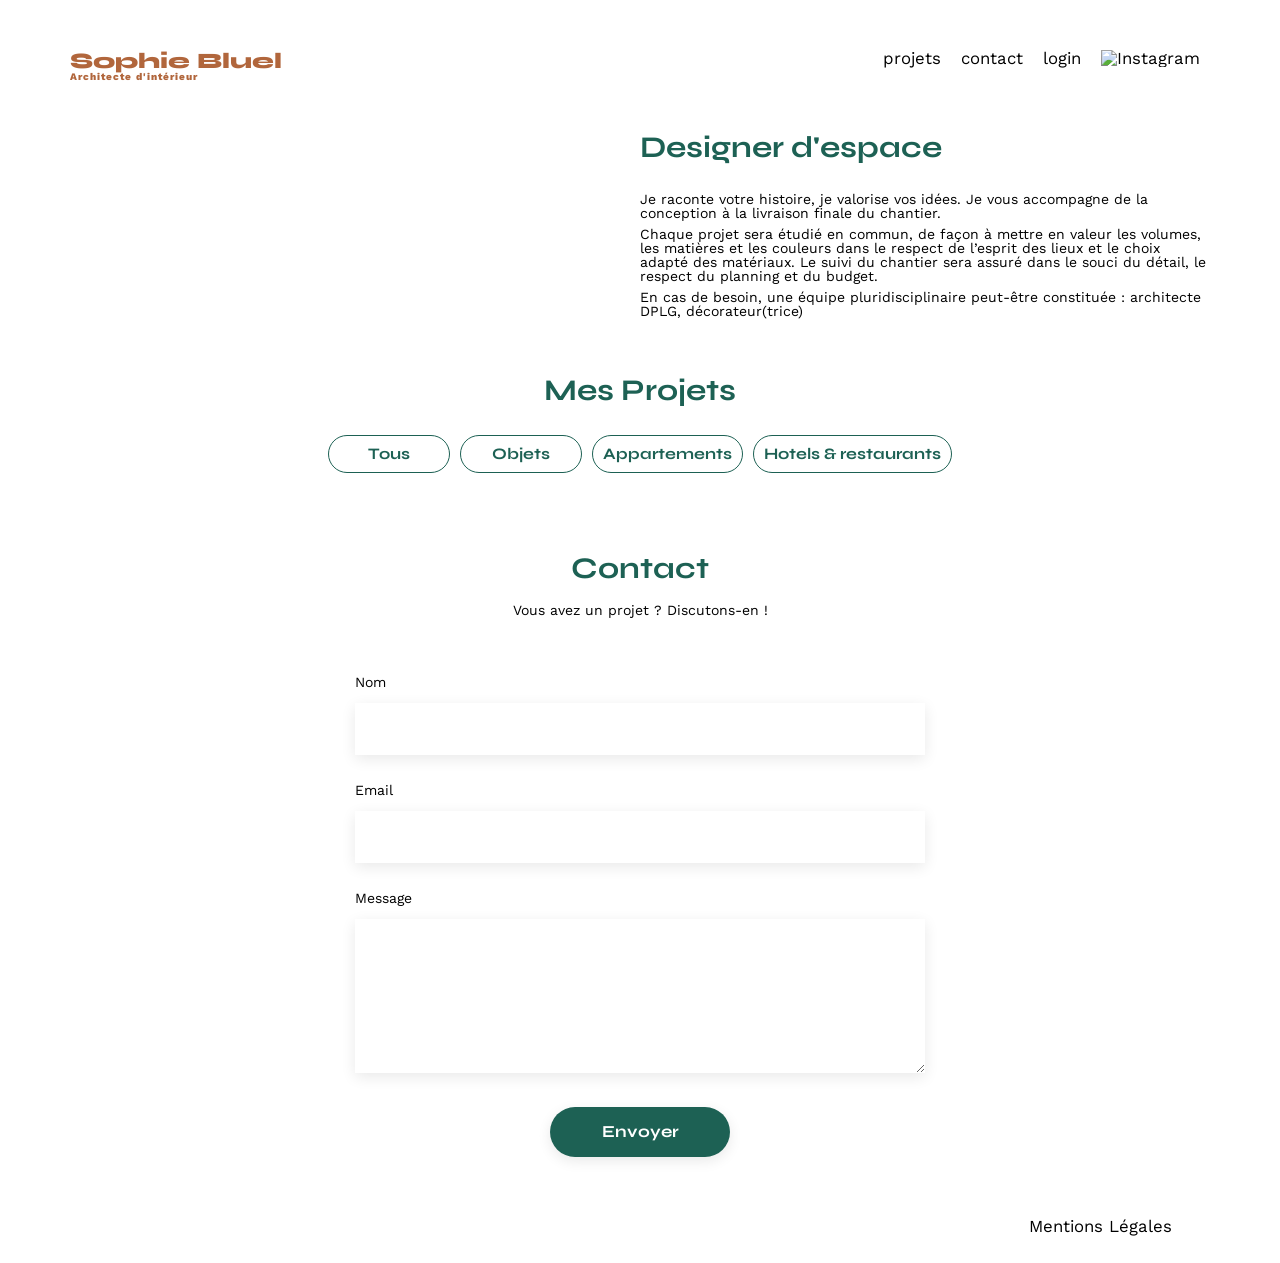
==== FrontEnd/index.html @ 066be12e "- Mise en place du Backend - Ajout des photos et titres depuis API - Ajout boutons et systeme de fil" ====
<!DOCTYPE html>
<html lang="fr">
<head>
	<meta charset="UTF-8">
	<title>Sophie Bluel - Architecte d'intérieur</title>
	<meta name="viewport" content="width=device-width, initial-scale=1.0">
	<link rel="preconnect" href="https://fonts.googleapis.com">
	<link rel="preconnect" href="https://fonts.gstatic.com" crossorigin>
	<link href="https://fonts.googleapis.com/css2?family=Syne:wght@700;800&family=Work+Sans&display=swap" rel="stylesheet">
	<meta name="description" content="">
	<link rel="stylesheet" href="./assets/style.css">
	<script src="app.js" defer></script>
</head>
<body>
<header>
	<h1>Sophie Bluel <span>Architecte d'intérieur</span></h1>
	<nav>
		<ul>
			<li>projets</li>
			<li>contact</li>
			<li>login</li>
			<li><img src="./assets/icons/instagram.png" alt="Instagram"></li>
		</ul>
	</nav>
</header>
<main>
	<section id="introduction">
		<figure>
			<img src="./assets/images/sophie-bluel.png" alt="">
		</figure>
		<article>
			<h2>Designer d'espace</h2>
			<p>Je raconte votre histoire, je valorise vos idées. Je vous accompagne de la conception à la livraison finale du chantier.</p>
			<p>Chaque projet sera étudié en commun, de façon à mettre en valeur les volumes, les matières et les couleurs dans le respect de l’esprit des lieux et le choix adapté des matériaux. Le suivi du chantier sera assuré dans le souci du détail, le respect du planning et du budget.</p>
			<p>En cas de besoin, une équipe pluridisciplinaire peut-être constituée : architecte DPLG, décorateur(trice)</p>
		</article>
	</section>
	<section id="portfolio">
		<h2>Mes Projets</h2>

		<!-- Boutons filtrage -->
		 <div class="btn-filtrage">
			<div class="btnFiltre" id="btnFiltreTous">Tous</div>
			<div class="btnFiltre" id="btnFiltreObjets">Objets</div>
			<div class="btnFiltre" id="btnFiltreAppartements">Appartements</div>
			<div class="btnFiltre" id="btnFiltreHotelsRestaurants">Hotels & restaurants</div>
		 </div>

		<div class="gallery">			
		</div>

	</section>
	<section id="contact">
		<h2>Contact</h2>
		<p>Vous avez un projet ? Discutons-en !</p>
		<form action="#" method="post">
			<label for="name">Nom</label>
			<input type="text" name="name" id="name">
			<label for="email">Email</label>
			<input type="email" name="email" id="email">
			<label for="message">Message</label>
			<textarea name="message" id="message" cols="30" rows="10"></textarea>
			<input type="submit" value="Envoyer">
		</form>
	</section>
</main>

<footer>
	<nav>
		<ul>
			<li>Mentions Légales</li>
		</ul>
	</nav>
</footer>
</body>
</html>
---- FrontEnd/assets/style.css ----
/* http://meyerweb.com/eric/tools/css/reset/
   v2.0 | 20110126
   License: none (public domain)
*/

html, body, div, span, applet, object, iframe,
h1, h2, h3, h4, h5, h6, p, blockquote, pre,
a, abbr, acronym, address, big, cite, code,
del, dfn, em, img, ins, kbd, q, s, samp,
small, strike, strong, sub, sup, tt, var,
b, u, i, center,
dl, dt, dd, ol, ul, li,
fieldset, form, label, legend,
table, caption, tbody, tfoot, thead, tr, th, td,
article, aside, canvas, details, embed,
figure, figcaption, footer, header, hgroup,
menu, nav, output, ruby, section, summary,
time, mark, audio, video {
	margin: 0;
	padding: 0;
	border: 0;
	font-size: 100%;
	font: inherit;
	vertical-align: baseline;
}
/* HTML5 display-role reset for older browsers */
article, aside, details, figcaption, figure,
footer, header, hgroup, menu, nav, section {
	display: block;
}
body {
	line-height: 1;
}
ol, ul {
	list-style: none;
}
blockquote, q {
	quotes: none;
}
blockquote:before, blockquote:after,
q:before, q:after {
	content: '';
	content: none;
}
table {
	border-collapse: collapse;
	border-spacing: 0;
}
/** end reset css**/
body {
	max-width: 1140px;
	margin:auto;
	font-family: 'Work Sans' ;
	font-size: 14px;
}
header {
	display: flex;
	justify-content: space-between;
	margin: 50px 0
}
section {
	margin: 50px 0
}

h1{
	display: flex;
	flex-direction: column;
	font-family: 'Syne';
	font-size: 22px;
	font-weight: 800;
	color: #B1663C
}

h1 > span {
	font-family: 'Work Sans';
	font-size:10px;
	letter-spacing: 0.1em;
;
}

h2{
	font-family: 'Syne';
	font-weight: 700;
	font-size: 30px;
	color: #1D6154
}
nav ul {
	display: flex;
	align-items: center;
	list-style-type: none;

}
nav li {
	padding: 0 10px;
	font-size: 1.2em;
}

li:hover {
	color: #B1663C;
}
#introduction {
	display: flex;
	align-items: center;
}
#introduction figure {
	flex: 1
}
#introduction img {
	display: block;
	margin: auto;
	width: 80%;
}

#introduction article {
	flex: 1
}
#introduction h2 {
	margin-bottom: 1em;
}

#introduction p {
	margin-bottom: 0.5em;
}
#portfolio h2 {
	text-align: center;
	margin-bottom: 1em;
}



/* BOUTONS FILTRAGE */
.btn-filtrage{
	display: flex;
	justify-content: center;
	align-items: center;
	gap: 10px;
	margin-bottom: 30px;
}

.btnFiltre{
	font-family: 'Syne';
	font-weight: 700;
	font-size: 16px;
	color: #1D6154;
	background-color: white;
	border: 1px solid #1D6154;
	border-radius: 60px;
	padding: 10px;
	min-width: 100px;
	text-align: center;
}

.btnFiltre:hover{
	color: #fff;
	background-color: #1D6154;
	cursor: pointer;
}


















.gallery {
	width: 100%;
	display: grid;
	grid-template-columns: 1fr 1fr 1fr;
	grid-column-gap: 20px;
	grid-row-gap: 20px;
}

.gallery img {
	width: 100%;

}
#contact {
	width: 50%;
margin: auto;
}
#contact > * {
	text-align: center;

}
#contact h2{
	margin-bottom: 20px;
}
#contact form {
	text-align: left;
	margin-top:30px;
	display: flex;
	flex-direction: column;
}

#contact input {
	height: 50px;
	font-size: 1.2em;
	border: none;
	box-shadow: 0px 4px 14px rgba(0, 0, 0, 0.09);
}
#contact label {
	margin: 2em 0 1em 0;
}
#contact textarea {
	border: none;
	box-shadow: 0px 4px 14px rgba(0, 0, 0, 0.09);
}

input[type="submit"]{
	font-family: 'Syne';
	font-weight: 700;
	color: white;
	background-color: #1D6154;
	margin : 2em auto ;
	width: 180px;
	text-align: center;
	border-radius: 60px ;
}

footer nav ul {
	display: flex;
	justify-content: flex-end;
	margin: 2em
}
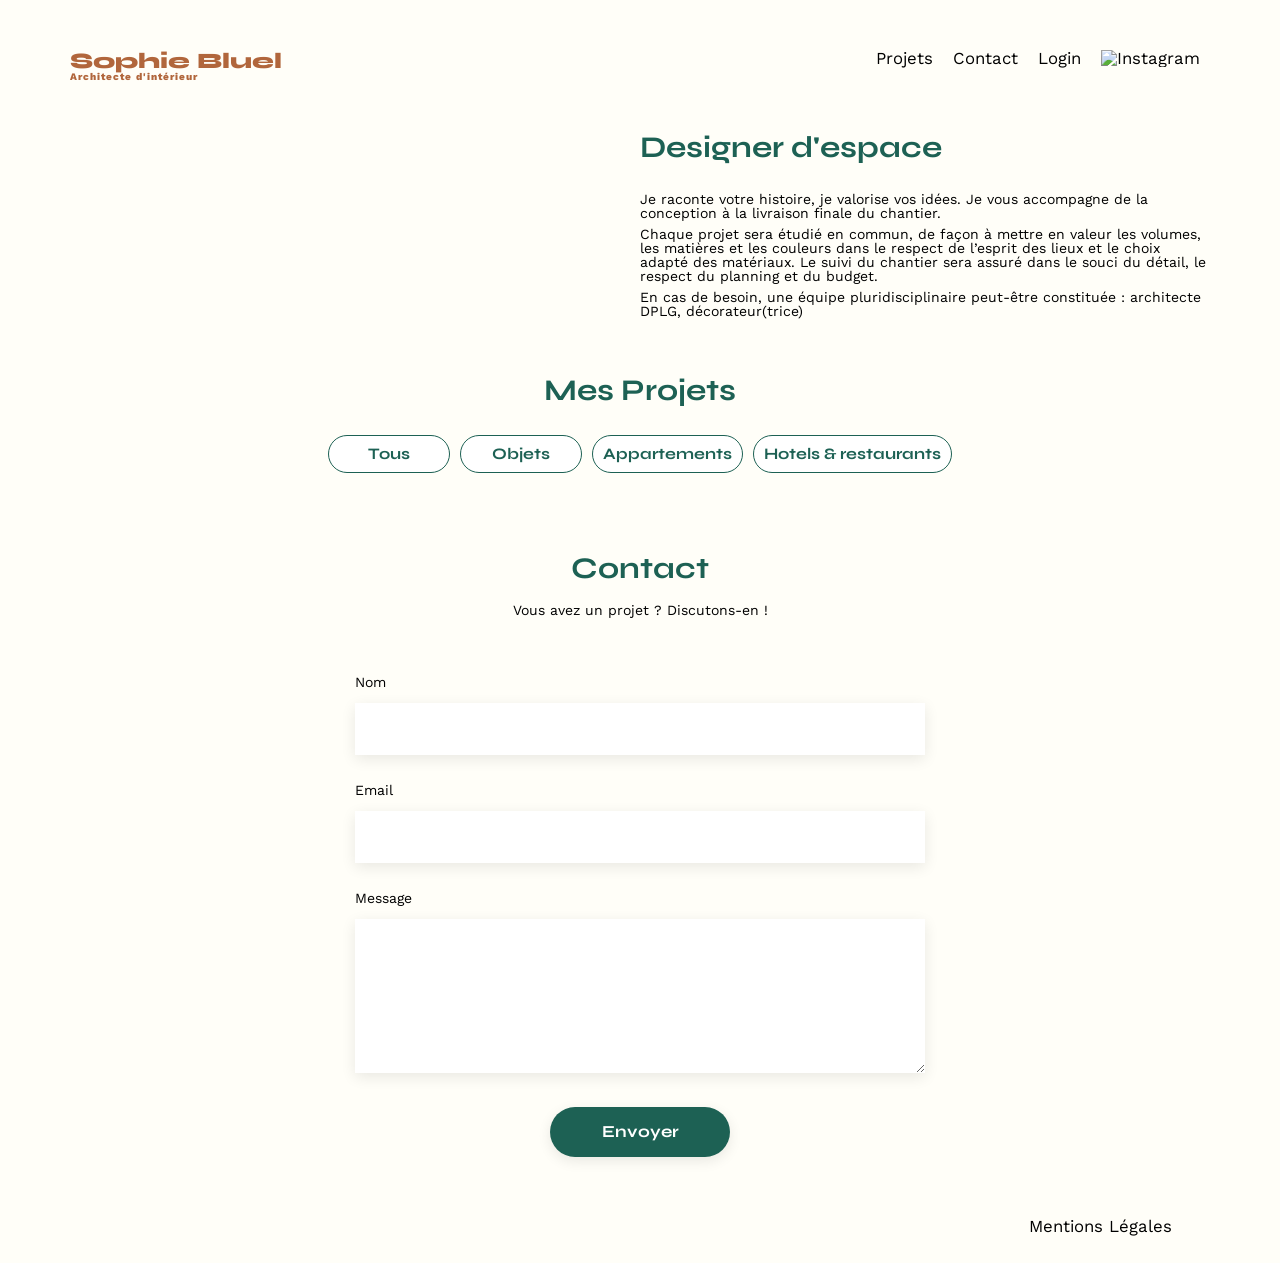
==== commit 430517be: "- Ajout fenêtre modale - Login fonctionne avec API - Logout s'affiche - Le token est ajouté si login" ====
--- a/FrontEnd/index.html
+++ b/FrontEnd/index.html
@@ -9,21 +9,25 @@
 	<link href="https://fonts.googleapis.com/css2?family=Syne:wght@700;800&family=Work+Sans&display=swap" rel="stylesheet">
 	<meta name="description" content="">
 	<link rel="stylesheet" href="./assets/style.css">
+	<link rel="stylesheet" href="https://cdnjs.cloudflare.com/ajax/libs/font-awesome/6.2.1/css/all.min.css"integrity="sha512-MV7K8+y+gLIBoVD59lQIYicR65iaqukzvf/nwasF0nqhPay5w/9lJmVM2hMDcnK1OnMGCdVK+iQrJ7lzPJQd1w=="crossorigin="anonymous"referrerpolicy="no-referrer"> 
 	<script src="app.js" defer></script>
 </head>
 <body>
+
 <header>
 	<h1>Sophie Bluel <span>Architecte d'intérieur</span></h1>
 	<nav>
 		<ul>
-			<li>projets</li>
-			<li>contact</li>
-			<li>login</li>
-			<li><img src="./assets/icons/instagram.png" alt="Instagram"></li>
+			<li><a class="navLink" href="#portfolio">Projets</a></li>
+			<li><a class="navLink" href="#contact">Contact</a></li>
+			<li><a class="navLink openModal" href="#">Login</a></li>
+			<li><a href="http://instagram.com" target="_blank" rel="noopener noreferrer"><img src="./assets/icons/instagram.png" alt="Instagram"></a></li>			
 		</ul>
 	</nav>
 </header>
+
 <main>
+
 	<section id="introduction">
 		<figure>
 			<img src="./assets/images/sophie-bluel.png" alt="">
@@ -34,9 +38,18 @@
 			<p>Chaque projet sera étudié en commun, de façon à mettre en valeur les volumes, les matières et les couleurs dans le respect de l’esprit des lieux et le choix adapté des matériaux. Le suivi du chantier sera assuré dans le souci du détail, le respect du planning et du budget.</p>
 			<p>En cas de besoin, une équipe pluridisciplinaire peut-être constituée : architecte DPLG, décorateur(trice)</p>
 		</article>
-	</section>
+	</section> 
+
 	<section id="portfolio">
-		<h2>Mes Projets</h2>
+		<div class="projetBoutonModifier">
+			<h2>Mes Projets</h2>
+			<div class="boutonModifier">
+				<!-- logo -->
+				<i class="fa-solid fa-pen-to-square"></i> 
+				<!-- texte -->
+				 <p>modifier</p>
+			</div>
+		</div>
 
 		<!-- Boutons filtrage -->
 		 <div class="btn-filtrage">
@@ -50,6 +63,7 @@
 		</div>
 
 	</section>
+
 	<section id="contact">
 		<h2>Contact</h2>
 		<p>Vous avez un projet ? Discutons-en !</p>
@@ -63,6 +77,49 @@
 			<input type="submit" value="Envoyer">
 		</form>
 	</section>
+
+<!-- FENETRE MODALE LOGIN -->
+	 <div id="modal" class="modal">
+		<div class="modal-content">
+
+			<header>
+				<h1>Sophie Bluel <span>Architecte d'intérieur</span></h1>
+
+				<nav>
+					<ul>
+						<li><a class="navLink" href="#">Projets</a></li>
+						<li><a class="navLink" href="#">Contact</a></li>
+						<li><a class="navLink loginModal" href="#">Login</a></li>
+						<li><a href="http://instagram.com" target="_blank" rel="noopener noreferrer"><img src="./assets/icons/instagram.png" alt="Instagram"></a></li>			
+					</ul>
+				</nav>
+
+			</header>
+
+			<span class="closeModal">&times;</span>
+
+			<h2>Log in</h2>
+
+			<form class="formModal">
+				<label for="username">Nom d'utilisateur</label>
+				<input type="text" id="username" autocomplete="username" required>
+
+				<label for="password">Mot de passe</label>
+				<input type="password" id="password" autocomplete="current-password" required>
+
+				<input id="submitModalBtn" type="submit" value="Se connecter">
+			</form>
+
+			<footer>
+				<nav>
+					<ul>
+						<li id="textFooterModal">Mentions Légales</li>
+					</ul>
+				</nav>
+			</footer>
+		</div>
+  	</div>	
+	
 </main>
 
 <footer>
@@ -72,5 +129,6 @@
 		</ul>
 	</nav>
 </footer>
+
 </body>
 </html>
--- a/FrontEnd/assets/style.css
+++ b/FrontEnd/assets/style.css
@@ -29,7 +29,9 @@
 	display: block;
 }
 body {
+	height: 100%;
 	line-height: 1;
+	background-color: #FFFEF8;
 }
 ol, ul {
 	list-style: none;
@@ -75,7 +77,6 @@
 	font-family: 'Work Sans';
 	font-size:10px;
 	letter-spacing: 0.1em;
-;
 }
 
 h2{
@@ -95,9 +96,27 @@
 	font-size: 1.2em;
 }
 
-li:hover {
-	color: #B1663C;
-}
+nav li a {
+	text-decoration: none;
+	color: #000;
+}
+
+nav li img {
+	height: 20px;
+	cursor: pointer;
+}
+
+li a:hover {
+	color: black;
+    font-weight: bold;
+	cursor: pointer;
+}
+
+.navLink.active{
+    color: black;
+    font-weight: bold;
+}
+
 #introduction {
 	display: flex;
 	align-items: center;
@@ -121,11 +140,30 @@
 #introduction p {
 	margin-bottom: 0.5em;
 }
-#portfolio h2 {
+/* #portfolio h2 {
 	text-align: center;
 	margin-bottom: 1em;
-}
-
+} */
+
+
+/* Bouton Modale Modifier  */
+
+.projetBoutonModifier{
+	display: flex;
+	align-items: center;
+	justify-content: center;
+	/* gap: 10px; */
+}
+.boutonModifier i, .boutonModifier p {
+	display: inline;
+}
+.boutonModifier{
+	display: flex;
+	flex-direction: row; 
+	align-items: center;
+	margin-left: 15px;
+	gap: 6px;
+}
 
 
 /* BOUTONS FILTRAGE */
@@ -134,7 +172,7 @@
 	justify-content: center;
 	align-items: center;
 	gap: 10px;
-	margin-bottom: 30px;
+	margin: 30px;
 }
 
 .btnFiltre{
@@ -156,16 +194,10 @@
 	cursor: pointer;
 }
 
-
-
-
-
-
-
-
-
-
-
+.btnFiltre.active{
+	color: #fff;
+	background-color: #1D6154;
+}
 
 
 
@@ -187,12 +219,12 @@
 }
 #contact {
 	width: 50%;
-margin: auto;
-}
-#contact > * {
-	text-align: center;
-
-}
+	margin: auto;
+}
+#contact > *{
+	text-align: center;
+}
+
 #contact h2{
 	margin-bottom: 20px;
 }
@@ -203,16 +235,16 @@
 	flex-direction: column;
 }
 
-#contact input {
+#contact input{
 	height: 50px;
 	font-size: 1.2em;
 	border: none;
 	box-shadow: 0px 4px 14px rgba(0, 0, 0, 0.09);
 }
-#contact label {
+#contact label{
 	margin: 2em 0 1em 0;
 }
-#contact textarea {
+#contact textarea{
 	border: none;
 	box-shadow: 0px 4px 14px rgba(0, 0, 0, 0.09);
 }
@@ -226,11 +258,103 @@
 	width: 180px;
 	text-align: center;
 	border-radius: 60px ;
+	cursor: pointer;
+}
+
+input[type="submit"]:hover{
+	background-color: #0E2F28;
+}
+
+#login{
+	text-align: center;
+	color: #3D3D3D;
+	cursor: pointer;
 }
 
 footer nav ul {
 	display: flex;
 	justify-content: flex-end;
-	margin: 2em
-}
-
+	margin: 2em;	
+}
+.main-login{
+	flex: 1;
+}
+
+
+/* FENETRE MODALE LOGIN */
+
+#modal > *{
+	text-align: center;
+}
+
+#modal h2{
+	margin-bottom: 20px;
+}
+
+#modal form {
+	margin-top:30px;
+	display: flex;
+	flex-direction: column;
+	width: 50%;
+	margin: auto;
+}
+
+#modal input{
+	width: 100%;
+	height: 50px;
+	font-size: 1.2em;
+	border: none;
+	box-shadow: 0px 4px 14px rgba(0, 0, 0, 0.09);
+}
+
+
+#modal label{
+	text-align: left;
+	margin: 2em 0 1em 0;
+}
+
+.modal{
+	display: none;
+	position: fixed;
+	z-index: 1000;
+	left: 0;
+	top: 0;
+	width: 100%;
+	height: 100%;
+	overflow: auto;
+	background-color: rgba(0, 0, 0, 0.9); /* fond sombre */
+}
+
+.modal-content {
+	background-color: #FFFEF8;
+	margin: 10% auto;
+	padding: 30px;
+	height: auto;
+	width: 70%;
+	border-radius: 8px;
+	position: relative;
+}
+
+#modal .formModal input[type="submit"]{
+ width: 50%;
+}
+
+.modal-content form{
+	display: flex;
+	flex-direction: column;
+}
+
+.closeModal {
+  position: absolute;
+  right: 15px;
+  top: 10px;
+  font-size: 44px;
+  cursor: pointer;
+}
+
+#textFooterModal{
+	position: absolute;
+	bottom: 10px;
+	right: 50px;
+	cursor: pointer;
+}
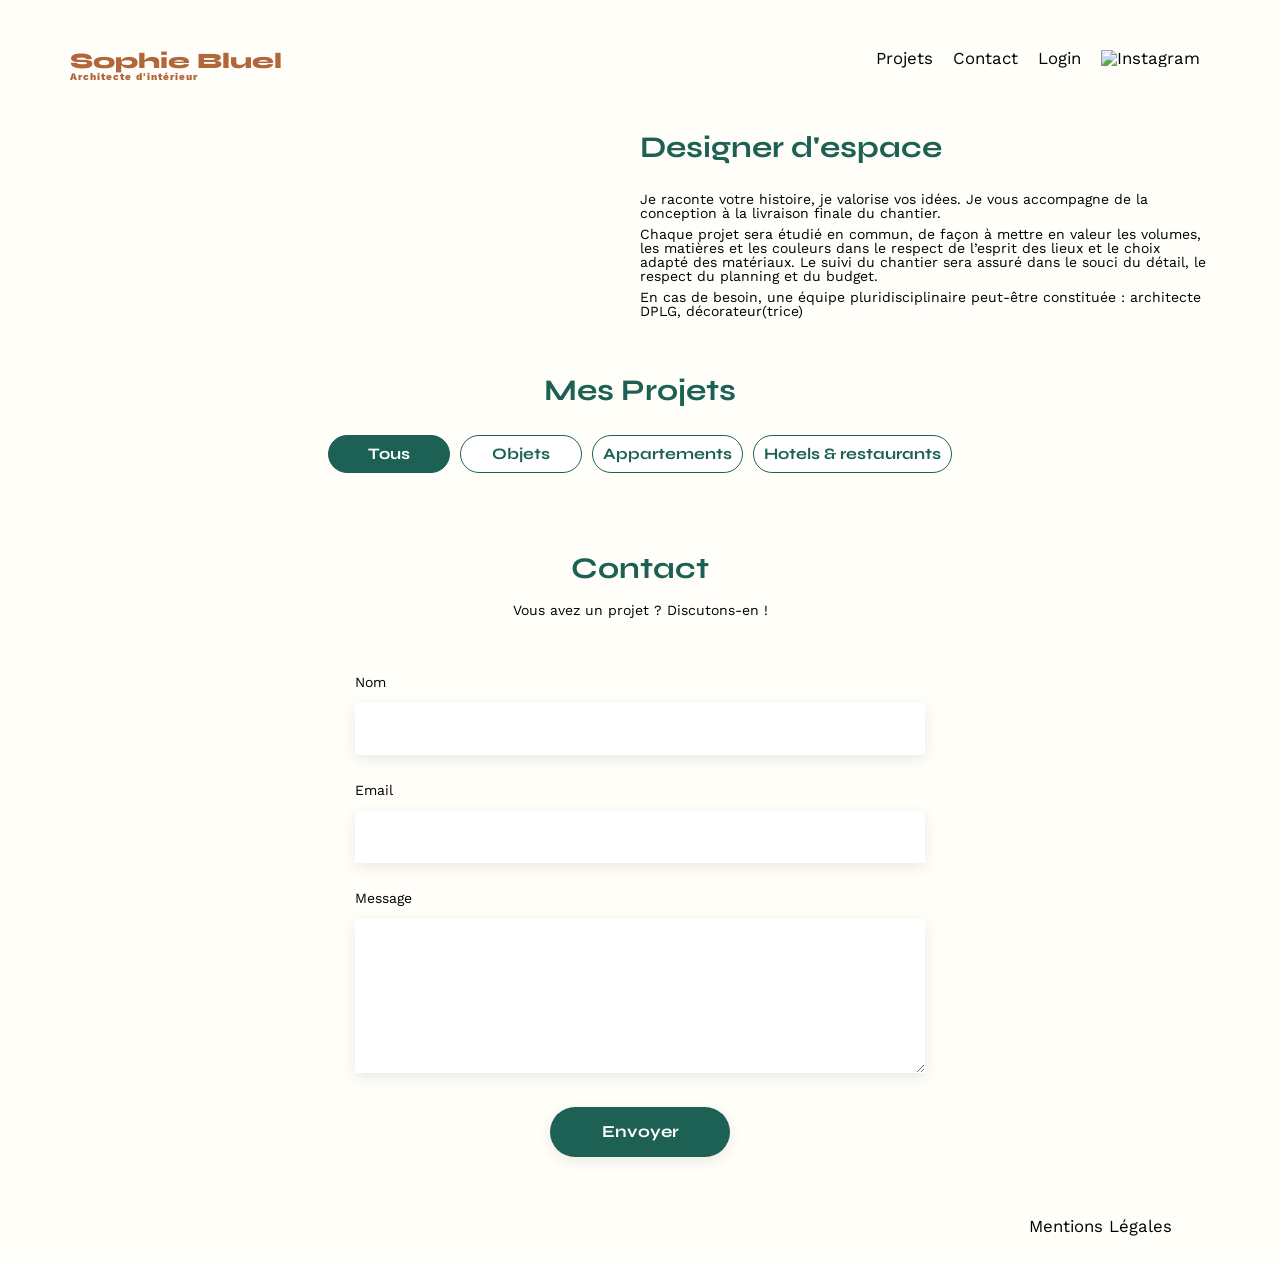
==== commit 29859c3a: "- Ajout CSS modale Ajout Travaux - Ajout d'une flèche refraichissement quand ajout photo qui vide le" ====
--- a/FrontEnd/index.html
+++ b/FrontEnd/index.html
@@ -41,6 +41,7 @@
 	</section> 
 
 	<section id="portfolio">
+
 		<div class="projetBoutonModifier">
 			<h2>Mes Projets</h2>
 			<div class="boutonModifier">
@@ -52,12 +53,12 @@
 		</div>
 
 		<!-- Boutons filtrage -->
-		 <div class="btn-filtrage">
-			<div class="btnFiltre" id="btnFiltreTous">Tous</div>
-			<div class="btnFiltre" id="btnFiltreObjets">Objets</div>
-			<div class="btnFiltre" id="btnFiltreAppartements">Appartements</div>
-			<div class="btnFiltre" id="btnFiltreHotelsRestaurants">Hotels & restaurants</div>
-		 </div>
+			<div class="btn-filtrage">
+				<div class="btnFiltre" id="btnFiltreTous">Tous</div>
+				<div class="btnFiltre" id="btnFiltreObjets">Objets</div>
+				<div class="btnFiltre" id="btnFiltreAppartements">Appartements</div>
+				<div class="btnFiltre" id="btnFiltreHotelsRestaurants">Hotels & restaurants</div>
+			 </div>
 
 		<div class="gallery">			
 		</div>
@@ -119,8 +120,76 @@
 			</footer>
 		</div>
   	</div>	
+
+<!-- MODALE SUPRESSION TRAVAUX -->
+
+<div id="modalTravaux" class="modal" style="display: none">
+  <div class="modal-content">
+
+    <span class="closeModalTravaux">&times;</span>
+	
+    <h3 id="titreModalTravaux">Galerie Photo</h3>
+
+    <div id="adminGallery"></div>
+	
+	<div id="separationLine"></div>
+
+    <div class="addPhotoBtn">Ajouter des photos </div>
+  </div>
+</div>
+
+<!-- MODALE AJOUT TRAVAUX -->
+<div id="modalAjoutTravaux" class="modalAjoutTravaux" >
+  <div class="modalAjoutTravaux-content">
+
+    <span class="closeModalAjoutTravaux">&times;</span>
+
+    <span class="LeftArrowModalAjoutTravaux"><i class="fa-solid fa-arrow-left fa-2xl"></i></span>
+  
+	<h3 id="titreModalAjoutTravaux">Ajout Photo</h3>
+
+    <!-- Preview image ajoutée -->
+    <div id="imagePreviewContainer">
+		
+	  <img id="imagePreview" />
+
+	   <span id="resetImageBtn" class="reset-image">
+   		  <i class="fa-solid fa-arrow-rotate-right fa-2xl"></i>
+  		</span>
+
+      <i id="logoImage" class="fa-regular fa-image"></i>
+
+	  <div class="addPhotoBtnAjoutTravaux">
+		<label for="photoFile">+ Ajouter photo</label>
+		<input type="file" id="photoFile" name="image" accept="image/*">
+	  </div>
+
+	  <p id="textAjoutPhoto">jpg, png : 4mo max</p>
+
+    </div>
+
+
+    <form id="formAjoutTravail">
+      <label for="photoTitle">Titre</label>
+      <input type="text" id="photoTitle" name="title" required>
+
+      <label for="photoCategory">Catégorie</label>
+      <select id="photoCategory" name="category" required>
+        <option value="">-- Choisir une catégorie --</option>
+        <!-- options injectées en JS -->
+      </select>
+
+	  <div id="separationLine"></div>
+
+      <input type="submit" value="Valider">
+    </form>
+
+  </div>
+</div>
+
 	
 </main>
+
 
 <footer>
 	<nav>
@@ -130,5 +199,7 @@
 	</nav>
 </footer>
 
+
+
 </body>
 </html>
--- a/FrontEnd/assets/style.css
+++ b/FrontEnd/assets/style.css
@@ -146,24 +146,7 @@
 } */
 
 
-/* Bouton Modale Modifier  */
-
-.projetBoutonModifier{
-	display: flex;
-	align-items: center;
-	justify-content: center;
-	/* gap: 10px; */
-}
-.boutonModifier i, .boutonModifier p {
-	display: inline;
-}
-.boutonModifier{
-	display: flex;
-	flex-direction: row; 
-	align-items: center;
-	margin-left: 15px;
-	gap: 6px;
-}
+
 
 
 /* BOUTONS FILTRAGE */
@@ -172,7 +155,7 @@
 	justify-content: center;
 	align-items: center;
 	gap: 10px;
-	margin: 30px;
+	margin-top: 30px;
 }
 
 .btnFiltre{
@@ -206,6 +189,7 @@
 
 
 .gallery {
+	margin-top: 30px;
 	width: 100%;
 	display: grid;
 	grid-template-columns: 1fr 1fr 1fr;
@@ -215,7 +199,8 @@
 
 .gallery img {
 	width: 100%;
-
+	height: 100%;
+	object-fit: cover;
 }
 #contact {
 	width: 50%;
@@ -287,8 +272,16 @@
 	text-align: center;
 }
 
-#modal h2{
-	margin-bottom: 20px;
+.closeModal {
+  position: absolute;
+  right: 20px;
+  top: 20px;
+  font-size: 40px;
+  cursor: pointer;
+}
+
+.closeModal:hover{
+	color: rgba(0, 0, 0, 0.498);
 }
 
 #modal form {
@@ -339,17 +332,51 @@
  width: 50%;
 }
 
-.modal-content form{
-	display: flex;
-	flex-direction: column;
-}
-
-.closeModal {
+/* Bouton Modale Modifier  */
+
+.projetBoutonModifier{
+	display: flex;
+	align-items: center;
+	justify-content: center;
+	cursor: pointer;
+}
+
+.projetBoutonModifier:hover{
+	color: #666363;	
+}
+
+.boutonModifier i, .boutonModifier p {
+	display: inline;
+}
+
+.boutonModifier{
+	display: flex;
+	flex-direction: row; 
+	align-items: center;
+	margin-left: 15px;
+	gap: 6px;
+}
+
+/* MODALE SUPPRESSION TRAVAUX */
+
+#titreModalTravaux{
+	display: flex;
+	justify-content: center;
+	margin-bottom: 50px;
+	font-size: 32px;
+	font-weight: 500;
+}
+
+.closeModalTravaux {
   position: absolute;
-  right: 15px;
-  top: 10px;
-  font-size: 44px;
-  cursor: pointer;
+  right: 20px;
+  top: 20px;
+  font-size: 40px;
+  cursor: pointer;
+}
+
+.closeModalTravaux:hover{
+	color: rgba(0, 0, 0, 0.498);
 }
 
 #textFooterModal{
@@ -357,4 +384,297 @@
 	bottom: 10px;
 	right: 50px;
 	cursor: pointer;
+}
+
+
+#modalTravaux .modal-content {
+  background-color: #FFFEF8;
+  position: relative;
+  margin: auto;
+  margin-top: 3vh;
+  padding: 30px 20px;
+  width: 60%;
+  max-width: 90vh;
+  max-height: 90vh;
+  overflow-y: auto;
+  border-radius: 8px;
+  box-shadow: 0 0 10px rgba(0,0,0,0.2);
+}
+
+#adminGallery {
+  display: grid;
+  grid-template-columns: repeat(5,150px);
+  gap: 10px;
+  justify-content: center;
+}
+
+#adminGallery figure {
+  width: 100%;
+  height: auto;
+  aspect-ratio: 1 / 1.2; /* facultatif mais utile pour garder la forme */
+  position: relative;
+}
+
+#adminGallery img {
+  width: 100% ;
+  height: 100% ;
+  object-fit: cover;
+  border-radius: 4px;
+  display: block;
+  margin: auto;
+}
+
+.delete-icon {
+  position: absolute;
+  top: 5px;
+  right: 5px;
+  font-size: 16px;
+  color: white;
+  background-color: black;
+  border-radius: 30%;
+  padding: 5px;
+  cursor: pointer;
+  z-index: 2;
+}
+
+.delete-icon:hover{
+  background-color: rgb(89, 87, 87);
+
+}
+
+#separationLine{
+	margin: auto;
+	width: 90%;
+    border-top: 2px solid rgba(97, 95, 95, 0.382);
+	margin: 50px auto;
+}
+
+.addPhotoBtn {
+  display: flex;
+  justify-content: center;
+  align-items: center;
+  padding: 10px 20px;
+  background-color: #1D6154;
+  color: white;
+  border-radius: 60px;
+  font-weight: 500;
+  cursor: pointer;
+  width: 30%;
+  height: 36px;
+  font-size: 20px;
+  margin: auto;
+  transition: background-color 0.2s ease-in-out;
+}
+
+.addPhotoBtn:hover {
+  background-color: #0E2F28;
+}
+
+
+
+
+/* MODALE AJOUT TRAVAUX */
+
+.modalAjoutTravaux {
+  display: none; /* visible via JS */
+  position: fixed;
+  z-index: 2000;
+  left: 0;
+  top: 0;
+  width: 100%;
+  height: 100vh;
+  overflow-y: auto;
+  background-color: rgba(0, 0, 0, 0.8); /* fond sombre */
+}
+
+.modalAjoutTravaux-content {
+  background-color: #FFFEF8;
+  margin: auto;
+  margin-top: 3vh;
+  padding: 30px 20px;
+  width: 50%;
+  max-width: 60vh;
+  max-height: 70vh;
+  overflow-y: auto;
+  border-radius: 8px;
+  box-shadow: 0 0 10px rgba(0, 0, 0, 0.2);
+  position: relative;
+}
+
+/* Titre de la modale */
+#titreModalAjoutTravaux {
+  text-align: center;
+  font-size: 24px;
+  margin-bottom: 30px;
+  color: #000000;
+}
+
+/* Bouton de fermeture */
+.closeModalAjoutTravaux {
+  position: absolute;
+  right: 20px;
+  top: 20px;
+  font-size: 40px;
+  color: #333;
+  cursor: pointer;
+}
+
+.closeModalAjoutTravaux:hover{
+	color: rgba(0, 0, 0, 0.498);
+}
+
+/* Preview image */
+#imagePreviewContainer {
+  background-color: #E8F1F6;
+  width: 85%; /* taille fixe */
+  height: 280px; /* fixe ou max-height */
+  border: 1px solid rgba(0, 0, 0, 0);
+  display: flex; /* pour centrer */
+  justify-content: center;
+  align-items: center;
+  flex-direction: column;
+  margin: 0 auto 20px auto;
+  position: relative;
+  border-radius: 10px;
+  overflow: hidden; /* cache les débordements */
+}
+
+#imagePreview {
+  width: 100%;
+  height: 100%;
+  object-fit: contain;
+  border-radius: 8px;
+  display: none;
+}
+
+.reset-image {
+  position: absolute;
+  bottom: 20px;
+  right: 20px;
+  font-size: 20px;
+  /* background-color: white; */
+  color: rgb(102, 100, 100);
+  border-radius: 50%;
+  padding: 4px;
+  cursor: pointer;
+  display: none; /* caché par défaut */
+  z-index: 2;
+}
+
+.reset-image:hover {
+	color: #3d3b3b;
+}
+
+/* Logo Picture */
+#logoImage{
+	display: flex;
+	justify-content: center;
+	color: rgba(128, 128, 128, 0.341);
+	font-size: 100px;
+	margin: 20px 0 10px 0;
+}
+
+/* Texte bouton ajout photo */
+#textAjoutPhoto{
+	display: flex;
+	justify-content: center;
+	margin-bottom: 40px;
+	color: #444444;
+}
+
+/* Bouton Ajouter une photo */
+.addPhotoBtnAjoutTravaux {
+  display: flex;
+  justify-content: center;
+  align-items: center;
+  padding: 10px 20px;
+  background-color: #CBD6DC;
+  color: white;
+  border-radius: 60px;
+  font-weight: 500;
+  cursor: pointer;
+  width: 30%;
+  height: 36px;
+  font-size: 20px;
+  margin: auto;
+}
+
+.addPhotoBtnAjoutTravaux input[type="file"] {
+  opacity: 0;
+  position: absolute;
+  left: 0;
+  top: 0;
+  width: 100%;
+  height: 100%;
+  cursor: pointer;
+}
+
+.addPhotoBtnAjoutTravaux label {
+  padding: 10px 25px;
+  background-color: #CBD6DC;
+  color: #306685;
+  border-radius: 60px;
+  font-size: 16px;
+  font-weight: 600;
+  cursor: pointer;
+  transition: background-color 0.3s ease;
+}
+
+.addPhotoBtnAjoutTravaux label:hover {
+  background-color: #0E2F28;
+}
+
+/* Formulaire titre + catégorie */
+#formAjoutTravail {
+  display: flex;
+  flex-direction: column;
+  gap: 15px;
+  margin-top: 10px;
+  padding: 0 80px;
+}
+
+#formAjoutTravail label {
+  font-weight: 600;
+  color: #3D3D3D;
+}
+
+#formAjoutTravail input[type="text"],
+#formAjoutTravail select {
+  height: 60px;
+  padding: 0 10px;
+  font-size: 14px;
+  border: 1px solid #ccc;
+  border-radius: 5px;
+}
+
+/* Bouton valider */
+#formAjoutTravail input[type="submit"] {
+  text-align: center;       /* centre le texte */
+  display: inline-block;    /* ou block si besoin */
+  padding: 20px 40px;       /* espace intérieur */
+  margin: 20px auto;        /* centre le bouton lui-même */
+  background-color: #1D6154;
+  color: white;
+  border: none;
+  border-radius: 30px;
+  font-weight: 500;
+  font-size: 20px;
+  cursor: pointer;
+}
+
+#formAjoutTravail input[type="submit"]:hover {
+  background-color: #0E2F28;
+}
+
+.LeftArrowModalAjoutTravaux{
+	cursor: pointer;
+}
+
+
+.LeftArrowModalAjoutTravaux:hover{
+	color: rgba(0, 0, 0, 0.498);
+}
+
+#formAjoutTravail #separationLine{
+	width: 100%;
 }
